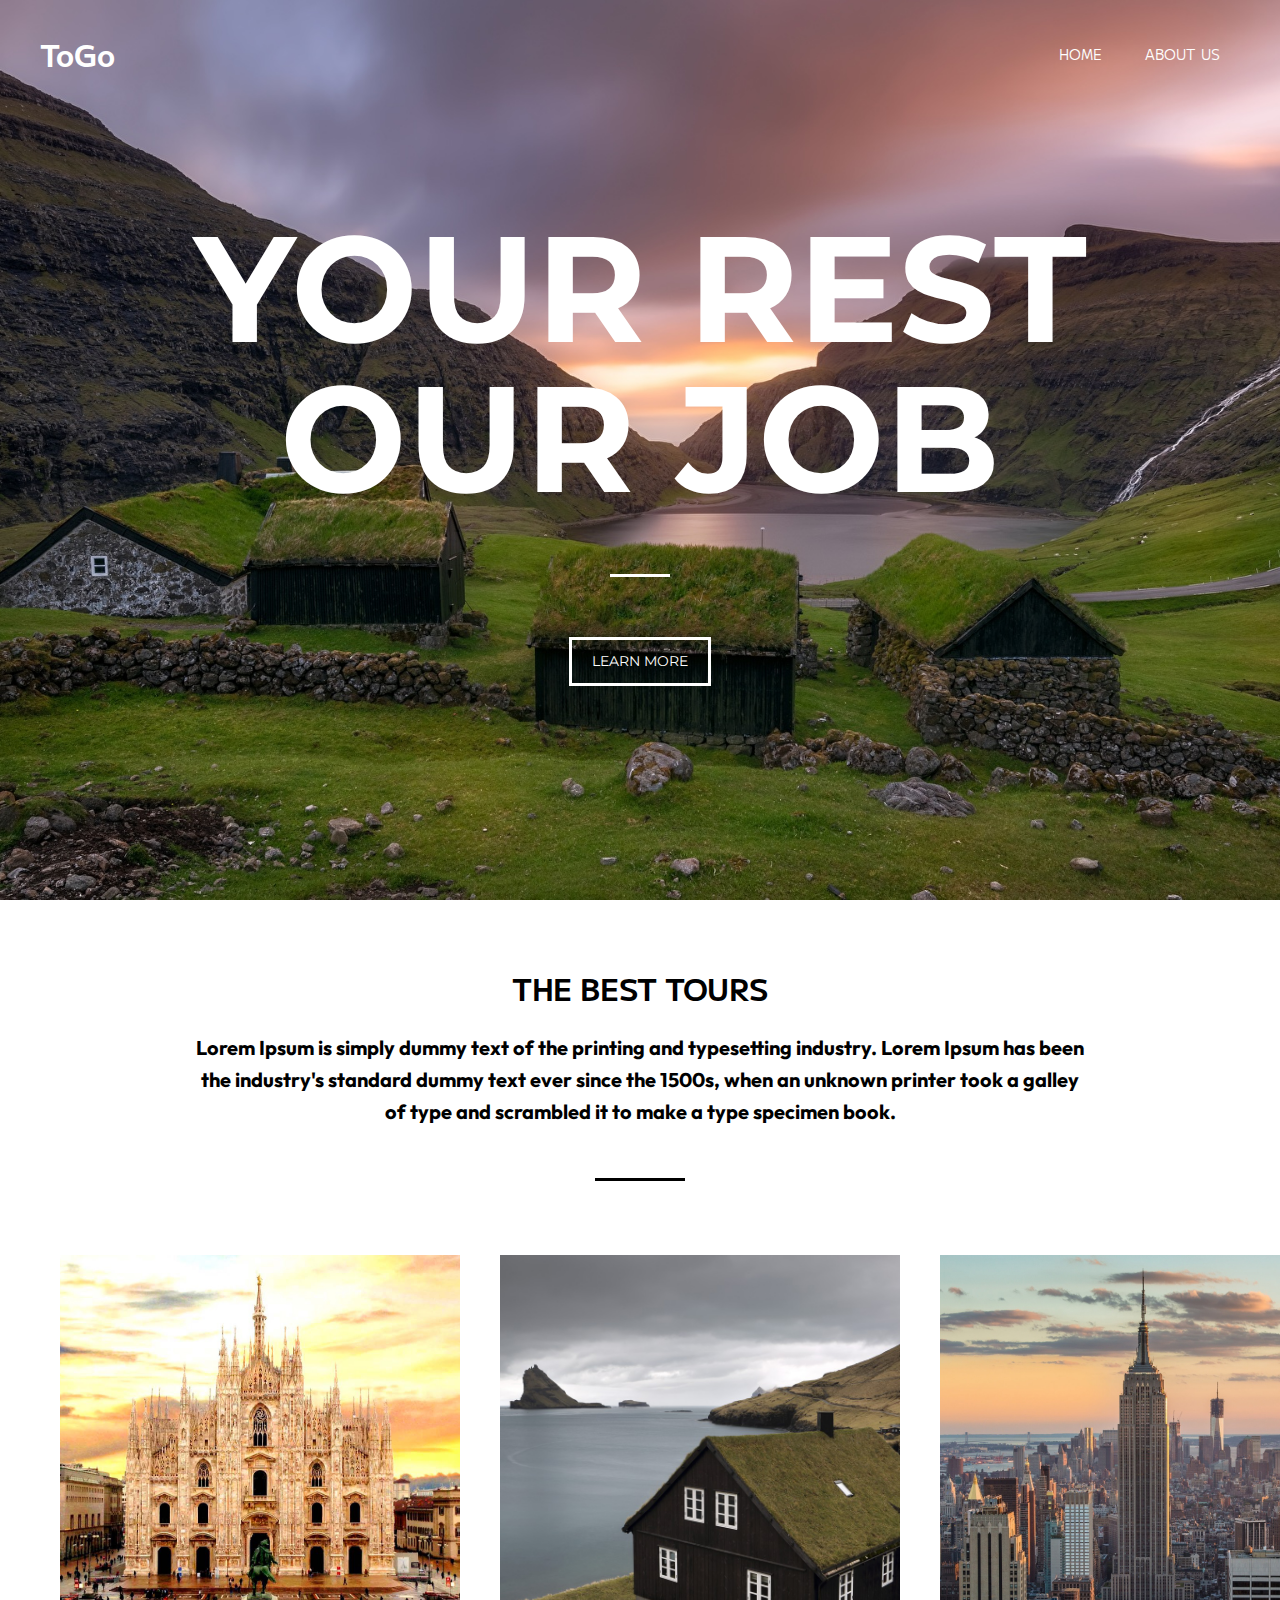
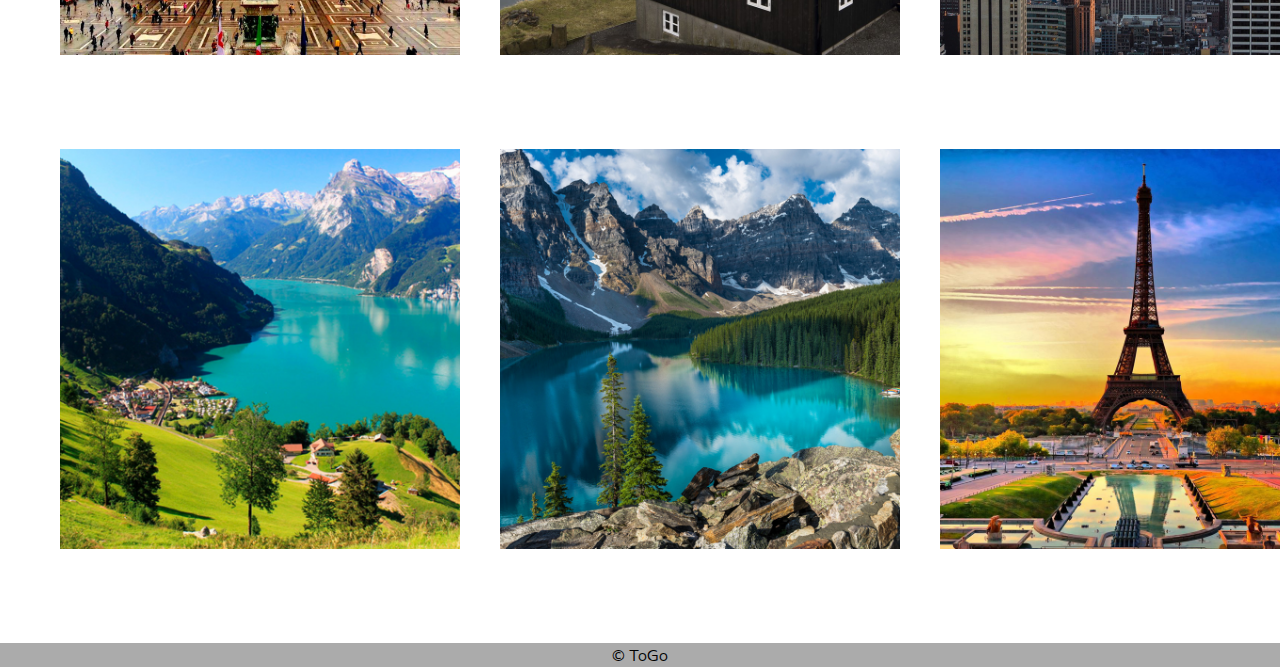
==== index.html @ c7a03f3c "Commit 1" ====
<!DOCTYPE html>
<html lang="en">
<head>
        <meta charset="UTF-8">
        <meta name="keywords" content="travel,togo,relax,tour">
        <meta name ="viewport" content="width=device-width">
        <title>ToGo</title>
        <link rel="stylesheet" href="CSS/style.css">
        <link rel="preconnect" href="https://fonts.googleapis.com">
        <link rel="preconnect" href="https://fonts.gstatic.com" crossorigin>
        <link href="https://fonts.googleapis.com/css2?family=M+PLUS+2:wght@900&display=swap" rel="stylesheet">
    
        <link rel="preconnect" href="https://fonts.googleapis.com">
        <link rel="preconnect" href="https://fonts.gstatic.com" crossorigin>
        <link href="https://fonts.googleapis.com/css2?family=M+PLUS+2:wght@900&family=Montserrat:wght@600&display=swap" rel="stylesheet">
        <link rel="preconnect" href="https://fonts.googleapis.com">
        <link rel="preconnect" href="https://fonts.gstatic.com" crossorigin>
        <link href="https://fonts.googleapis.com/css2?family=Outfit:wght@100&display=swap" rel="stylesheet">
</head>
<body>
    <header class="header">
        <div class="container">
            <div class="header_inner">
                <div class="header_logo"> 
                    <a class="header_s" href="index.html">
                        ToGo
                    </a> 
                </div>
                <nav class="nav">
                    <a class="nav_link" href="index.html">HOME</a>
                    <a class="nav_link" href="about%20us.html">ABOUT US</a>
                </nav>
            </div>
        </div>
    </header>
    
    
    <div class="intro">
        <div class="container">
            <div class="intro_inner">
                <h1 class="intro_title">your rest  our job</h1>
                <a class="btn" href="about%20us.html">Learn more</a>
            </div>
        </div>
    </div>
    
    
    <section class="section">
        <div class="container">
            <div class="section_header">
                <h1 class="section_title">the best tours</h1>
                    <div class="section_text">
                        <p>Lorem Ipsum is simply dummy text of the printing and typesetting industry. Lorem Ipsum has been the industry's standard dummy text ever since the 1500s, when an unknown printer took a galley of type and scrambled it to make a type specimen book. </p>
                </div>
                
            </div>
        </div>
    </section>
    
   <div class="photos">
           <div class="photo_1">
               <a class="nav_link" href="Italy.html">
                   <img src="images/photo_1.jpg" height="400">
                    <h1 class="name_1"> Italy </h1>
               </a>
                
           </div>
            <div class="photo_2">
                <a class="nav_link" href="faroe.html">
                    <img src="images/photo_2.jpg" height="400">
                    <h1 class="name_1"> Faroe islands </h1>
                </a>
            </div>
            <div class="photo_3">
                <a class="nav_link" href="usa.html">
                    <img src="images/Photo_3.jpg" height="400">
                    <h1 class="name_1"> USA </h1>
                </a>
            </div>
    </div>
    
    
    <div class = "photos">
        <div class = "photo_4">
            <a class = "nav_link" href = "sweden.html">
                <img src = "images/Sweden.png" height="400">
                <h1 class="name_1"> Sweden </h1>
            </a>
        </div>
        
        <div class = "photo_5">
            <a class = "nav_link" href = "canada.html">
                <img src = "images/Canada.png" height="400">
                <h1 class="name_1"> Canada </h1>
            </a>
        </div>
        <div class = "photo_6">
            <a class = "nav_link" href = "france.html">
                <img src = "images/France.png" height="400">
                <h1 class="name_1"> France </h1>
            </a>
        </div>
    </div>
    
    
    <footer class="foter">
        © ToGo
    </footer>
    
</body>

</html>
---- CSS/style.css ----
/*                                           */
body{
    margin: 0;
    font-family: 'M PLUS 2', sans-serif;
    font-size: 15px;
    line-height: 1.6;
    /*max-width: 1920px;*/
}
/*Conteiner*/
.container{
    width: 100%;
    max-width: 1200px;
    margin: 0 auto;
}
/*intro*/
.intro{
    display: flex;
    flex-direction: column;
    justify-content: center;
    
    width: 100%;
    height: 100vh;
    
    background: url("../images/1.jpg") center no-repeat;
    background-size:cover;
}
.intro_inner{
    width: 100%;
    max-width: 1000px; /*максимальна ширина*/
    margin: 0 auto; /*вирівнювання*/
    color: white;
    font-family: 'Montserrat', sans-serif;
    text-align: center;
}
.intro_title:after{
    content: "";
    display: block;
    width: 60px;
    height: 3px;
    margin: 60px auto;
    
    background-color: white;
}

.intro_title{
    font-size: 150px;/*розмір шрифту */
    font-weight: 700; /*жирність*/
    text-transform: uppercase;
    line-height: 1;
}

h1,h2,h3,h4,h5{
    margin: 0;
}
/*header*/
.header{
    width: 100%;
    padding-top: 30px;
    
    position: absolute;
    top: 0;
    left: 0;
    right: 0;
}
.header_logo{
    font-size: 30px;
    font-weight: 700;
    
    color: #fff;
    
}
.header_s{
    text-decoration: none;
    color: white;
}

.header_inner{
    display: flex;
    justify-content: space-between;
    align-items: center;
}


/*nav*/
.nav{
    font-size: 14px;
    text-transform: uppercase;
}
.nav_link{
    display: inline-block;
    vertical-align: top;
    margin: 0 20px;
    position: relative;
    
    color: #fff;
    text-decoration: none;
    
    transition: color .2s linear;
   
}

.nav_link:after{
    content: "";
    display: block;
    width: 100%;
    height: 3px;
    
    
    background-color: #48560b;
    opacity: 0;
    
    position: absolute;
    top: 100%;
    left: 0;
    z-index: 1;
    
    transition: opacity 0.2s linear;
}
.nav_link:hover {
    color: #48560b;
}
.nav_link:hover:after {
    opacity: 1;
}

/*button*/
.btn{
    display: inline-block;
    vertical-align:top;
    padding: 10px 20px;
    
    border: 3px solid #fff;
    
    font-family: 'Montserrat', sans-serif;
    font-size: 14px;
    font-weight: 700px; 
    color: white;
    text-transform: uppercase;
    text-decoration: none; /*забираємо підкреслення*/
   
    transition: background 0.2s linear, color 0.2s linear;
}

.btn:hover{
    background-color: white;
    color: #48560b;
}

/**************************page 1******************************************/
.section{
    padding: 24px;
    font-weight: 700;
}
.section_header{
    width: 100%;
    max-width: 900px;
    margin: 0 auto 40px;
    
    text-align: center;
}
.section_title{
    margin-top: 40px;
    font-size: 30px;
    
    text-align: center;
    
    color: black;
    text-transform: uppercase;
}
/*text*/
.section_text{
    font-family: 'Outfit', sans-serif;
    font-weight: bold;
    font-size: 20px;
}
.section_text:after{
    content: "";
    display: block;
    width: 90px;
    height: 3px;
    margin: 50px auto;
    
    background-color: black;
}

/*photos*/
.photos{
    display: flex;
    width: auto;
    justify-content: space-between;
    margin: 0 40px 40px;
}
/**/
@media (max-width:1080px){
    .photos{
        max-width: 1080px;
    }
}

/*names of photos*/
.name_1{
    text-align: center;
}
.foter{
    text-align: center;
    background-color: rgba(0, 0, 0, 0.33);
}
/************************pages with counties***********************************/
/*review*/
.titleI{
    margin: 0 auto;
    color: white;
    font-size: 20px;
    text-transform: uppercase;
    
}
/*lust 2*/
.nameI{
    margin: 0 auto;
    color: black;
    font-size: 20px;
    text-transform: uppercase;
    
    margin: 20px auto;
    text-align: center;
}
.nameI:after{
    content: "";
    display: block;
    width: 90px;
    height: 3px;
    margin: 20px auto;
    
    background-color: black;
}

/*text */
.textI{
    margin: 5px auto;
    width: 100%;
    max-width: 1000px;
    text-align: center;
    
    font-family: 'Outfit', sans-serif;
    font-weight: bold;
    font-size: 20px;
}

/***************************page faroe*************************************/
.introF{
    display: flex;
    flex-direction: column;
    justify-content: center;
    
    width: 100%;
    height: 100vh;
    
    background: url("../images/page%202.jpg") center no-repeat;
    background-size:cover;
}
.information_F{
    display: flex;
    flex-direction: column;
    justify-content: center;
    
    width: 100%;
    height: 100vh;
    
    background: url("../images/back%20for%20faroe.jpg") center no-repeat;
    background-size:cover;
}

/*************************page italy***************************************/
.introI{
    display: flex;
    flex-direction: column;
    justify-content: center;
    
    width: 100%;
    height: 100vh;
    
    background: url("../images/page%20italy.jpg") center no-repeat;
    background-size:cover;
}
.information_I{
    display: flex;
    flex-direction: column;
    justify-content: center;
    
    width: 100%;
    height: 100vh;
    
    background: url("../images/back%20for%20ITALY.jpg") center no-repeat;
    background-size:cover;
}

/******************************page usa********************************/
.introU{
    display: flex;
    flex-direction: column;
    justify-content: center;
    
    width: 100%;
    height: 100vh;
    
    background: url("../images/page%20USA.jpg") center no-repeat;
    background-size:cover;
}
.information_U{
    display: flex;
    flex-direction: column;
    justify-content: center;
    
    width: 100%;
    height: 100vh;
    
    background: url("../images/Back%20for%20USA.jpg") center no-repeat;
    background-size:cover;
}

/*************************page sweden*************************************/
.introS{
    display: flex;
    flex-direction: column;
    justify-content: center;
    
    width: 100%;
    height: 100vh;
    
    background: url("../images/back1_sweden.jpg.png") center no-repeat;
    background-size:cover;
}
.information_S{
    display: flex;
    flex-direction: column;
    justify-content: center;
    
    width: 100%;
    height: 100vh;
    
    background: url("../images/back2_sweden.jpg") center no-repeat;
    background-size:cover;
}

/************************************page canada****************************/
.introC{
    display: flex;
    flex-direction: column;
    justify-content: center;
    
    width: 100%;
    height: 100vh;
    
    background: url("../images/back1_canada.jpg") center no-repeat;
    background-size:cover;
}
.information_C{
    display: flex;
    flex-direction: column;
    justify-content: center;
    
    width: 100%;
    height: 100vh;
    
    background: url("../images/back2_canada.jpg") center no-repeat;
    background-size:cover;
}
.nameC{
    margin: 0 auto;
    color: white;
    font-size: 20px;
    text-transform: uppercase;
    
    margin: 20px auto;
    text-align: center;
}
/*.nameC:after{
    content: "";
    display: block;
    width: 90px;
    height: 3px;
    margin: 20px auto;
    
    background-color: white;
}*/

/********************************page france*****************/
.introFr{
    display: flex;
    flex-direction: column;
    justify-content: center;
    
    width: 100%;
    height: 100vh;
    
    background: url("../images/back1_france.jpg") center no-repeat;
    background-size:cover;
}
.information_Fr{
    display: flex;
    flex-direction: column;
    justify-content: center;
    
    width: 100%;
    height: 100vh;
    
    background: url("../images/back2_france.jpg") center no-repeat;
    background-size:cover;
}
/*таблиця*/
table {
    font-size: 14px;
    
    max-width: 90%;
    width: 90%;
    border-collapse: collapse; /*забирає відстань між клітинками*/
    text-align: center; /*центрує вміст*/
    margin: 0 auto;/*віступ зверху*/ 
    
}
caption{/*заголовок таблиці*/
    caption-side:top; /*розміщення заголовку*/
    
    color:white;
    font-size: 14px;
} 
th { /*рядки*/
  /*font-weight: normal;*/
  color: #fff;
  border-bottom: 2px solid #333; /*нижня грань*/
  padding: 10px 8px;
}
td { /*стовпці*/
  color: rgb(150, 150, 150); /*колір тексту*/
  padding: 9px 8px;
  transition: .1s linear;
}
tr:hover td {
  color: #fff;
}

.table_i{
    margin: 0 auto;
    max-width: 50%;
    width: 50%;
    background: rgba(0,0,0, 0.7);
    border-radius: 10px;
    
}

/*Тривалість*/
.duration{
    color: white;
    font-size: 14px;
    text-align: center;
    padding: 5px;
    
    margin: 20px auto 0;
}

/*блок музики*/
.label{
    color: white;
    font-size: 14px;
    text-align: center;
    margin: 0 auto 0;
}
.audio{ 
    display: flex;
    justify-content: center;
    margin: 0 auto 0;
    padding: 3px 2px;
}
.divider{
    margin: 40px auto 0;
    background: rgba(0,0,0, 0.7); 
    max-width: 21%;
    width: 21%;
    border-radius: 10px;
}
/**Order button**/
.OrderBtn{
    display: inline-block;
    vertical-align:top;
    padding: 10px 20px;
    margin: 20px auto 25px;
    display: flex;
    justify-content: center;
    
    border: 3px solid #fff;
    
    font-family: 'Montserrat', sans-serif;
    font-size: 14px;
    font-weight: 700px; 
    color: white;
    text-transform: uppercase;
    text-decoration: none; /*забираємо підкреслення*/
    
    width: 80px;
   
    transition: background 0.2s linear, color 0.2s linear, border 0.2s linear;
}

.OrderBtn:hover{
    background-color: #367b25;
    border: 3px solid #367b25;
    color: black;
}
/******************************page ABIUT US*************************/
.Inform{
    width: 100%;
    height: 100vh;
    
    display: flex;
    flex-direction: column;
    justify-content: center;
    
    background: url("../images/back%20for%20about.jpg") center no-repeat;
    background-size:cover;
}
.titlel{
    font-size: 14px;
    text-align: center;
    font-family: 'M PLUS 2', sans-serif;
    text-transform: uppercase;
}
.Block{
    padding: 5px;
    font-family: 'Outfit', sans-serif;
    font-weight: bold;
    font-size: 20px;
    
    margin: 0 auto 20px;
    background: rgba(255, 255, 255, 0.45); 
    max-width: 50%;
    width: 50%;
    border-radius: 10px;
}
.contact{
    display: flex;
    justify-content: center;
    margin: 0 auto 5px;
}
/*lust 2 about us*/
.backG{
    width: 100%;
    height: 100vh;
    
    display: flex;
    flex-direction: column;
    justify-content: center;
    
    background: url("../images/back_about.png") center no-repeat;
    
    background-size:cover;
}
.title_video{
    margin-top: 40px;
    font-size: 15px;
    
    text-align: center;
    
    color: black;
    text-transform: uppercase;
}
.title_video:after{
    content: "";
    display: block;
    width: 90px;
    height: 3px;
    margin: 50px auto;
    
    background-color: black;
}

.Video{
    display: flex;
    justify-content: center;
    margin: 0 auto 40px;
    
}
/******************************Order page*********************************/
.OrderForm{
    
    display: flex;
    flex-direction: column;
    justify-content: center;
    
    width: 100%;
    /*height: 165vh;*/
    background: url("../images/forOrder.jpg") center no-repeat;
    /*background-size:cover;*/
}

.form{
    
   /*display: flex;
    flex-direction: column;
    justify-content: center;*/
    margin: 80px auto 0;
}

/*.OrderBtnCancel{
    display: inline-block;
    vertical-align:top;
    padding: 10px 20px;
    margin: 0 auto 0;
    display: flex;
    justify-content: center;
    
    border: 3px solid #fff;
    
    font-family: 'Montserrat', sans-serif;
    font-size: 14px;
    font-weight: 700px; 
    color: white;
    text-transform: uppercase;
    text-decoration: none; /*забираємо підкреслення
    
    width: 80px;
    
    transition: background 0.2s linear, color 0.2s linear, border 0.2s linear;
}

.OrderBtnCancel:hover{
    background-color: #eb8a8a;
    border: 3px solid #eb8a8a;
    color: black;
}*/
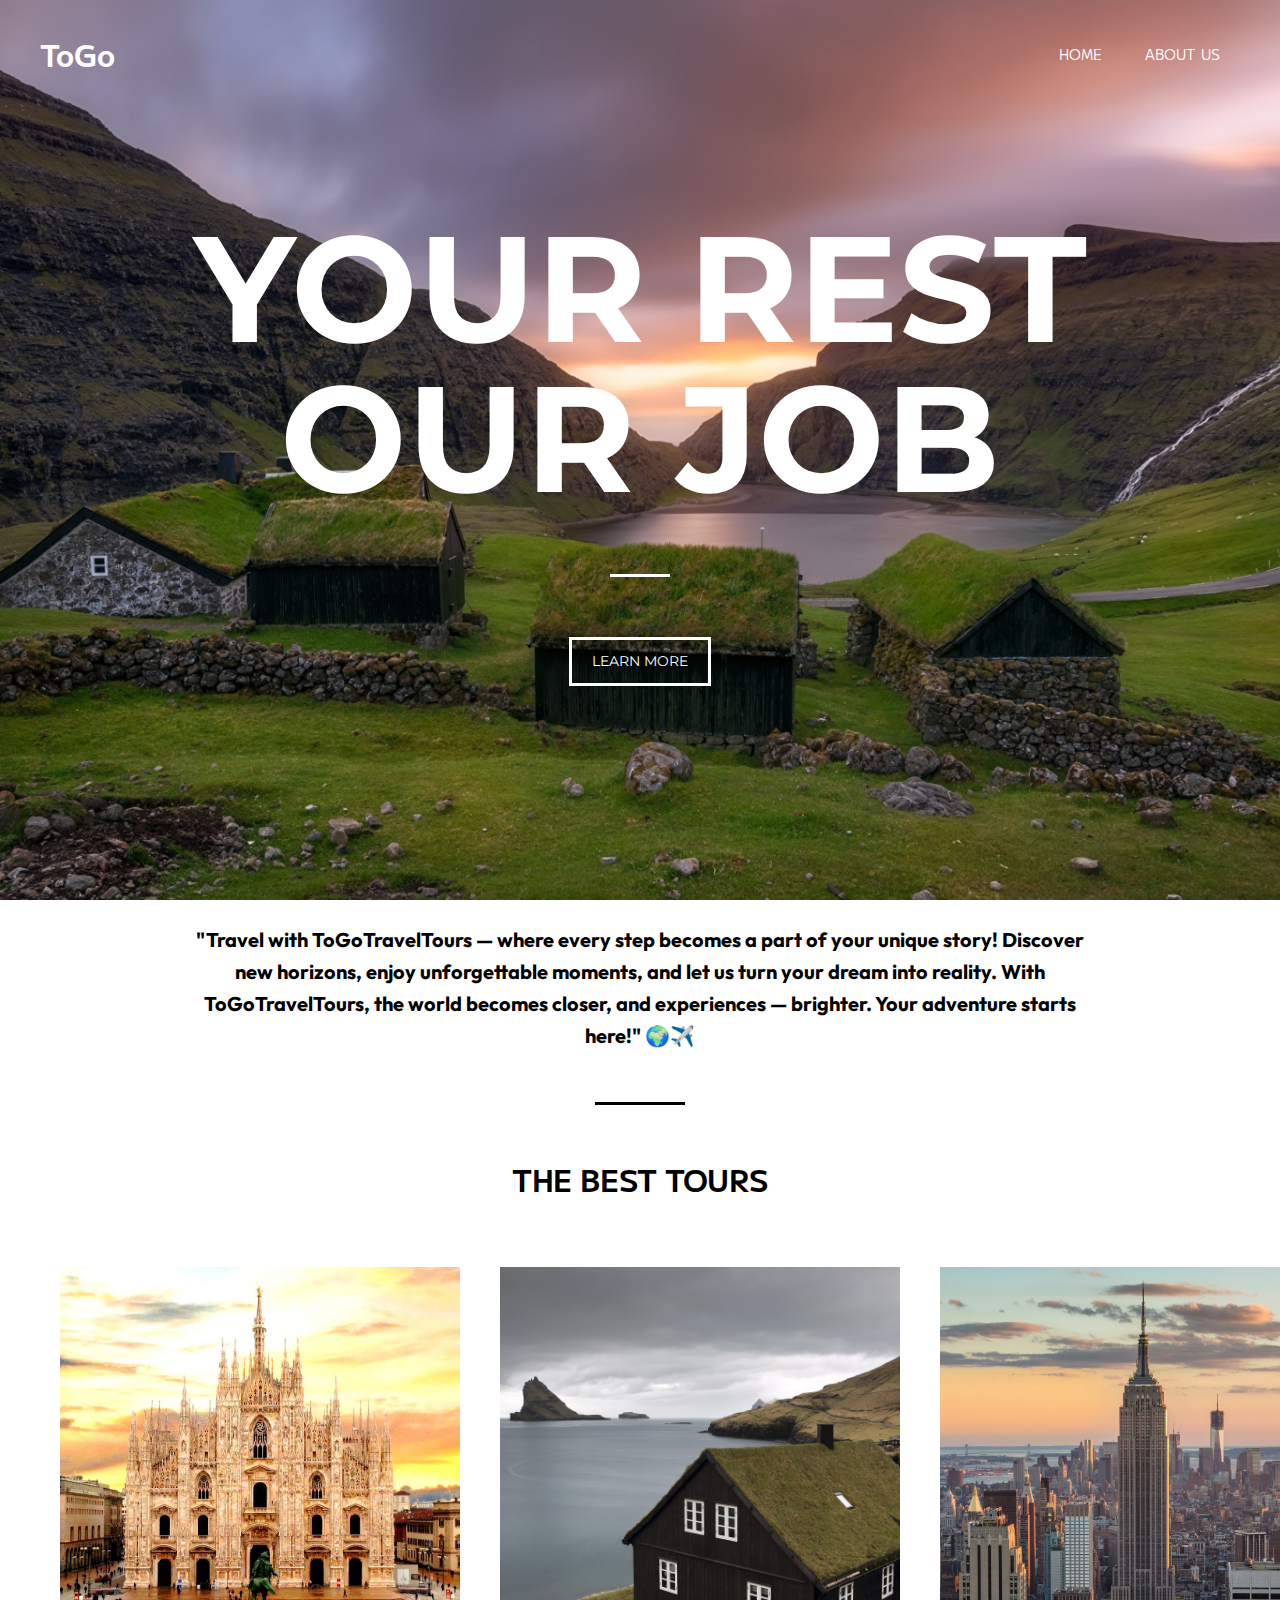
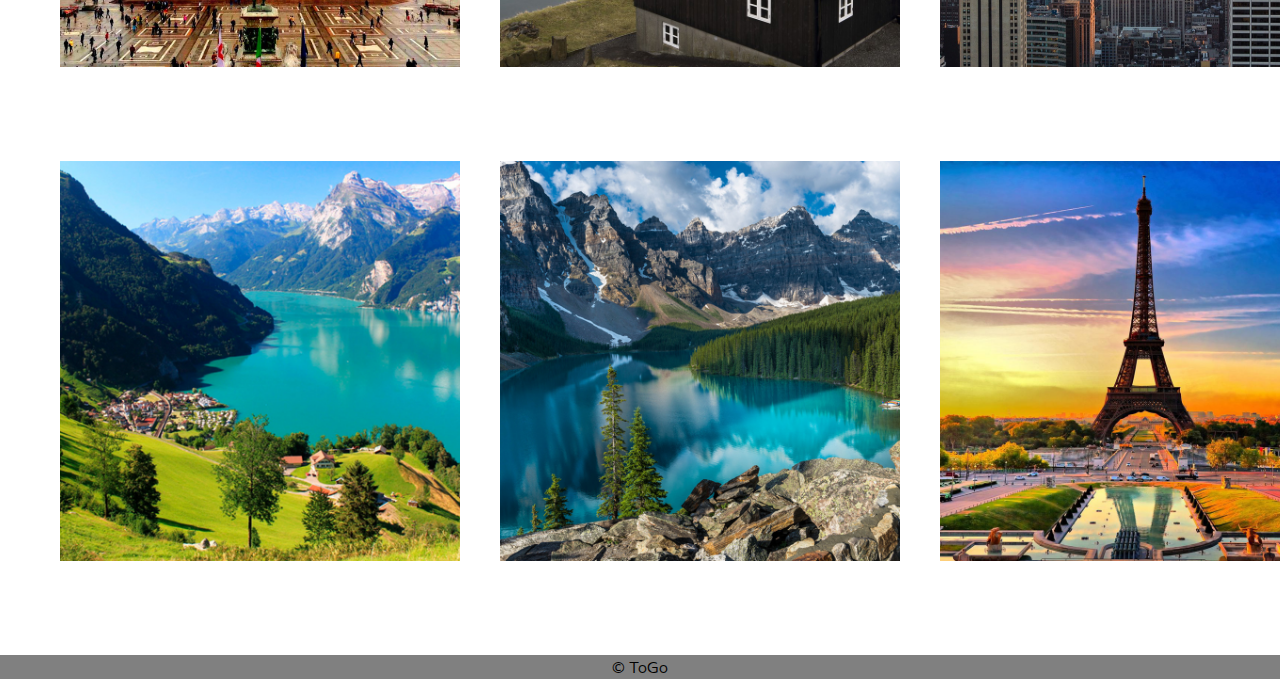
==== commit 17001fce: "commit" ====
--- a/index.html
+++ b/index.html
@@ -9,7 +9,7 @@
         <link rel="preconnect" href="https://fonts.googleapis.com">
         <link rel="preconnect" href="https://fonts.gstatic.com" crossorigin>
         <link href="https://fonts.googleapis.com/css2?family=M+PLUS+2:wght@900&display=swap" rel="stylesheet">
-    
+
         <link rel="preconnect" href="https://fonts.googleapis.com">
         <link rel="preconnect" href="https://fonts.gstatic.com" crossorigin>
         <link href="https://fonts.googleapis.com/css2?family=M+PLUS+2:wght@900&family=Montserrat:wght@600&display=swap" rel="stylesheet">
@@ -21,10 +21,10 @@
     <header class="header">
         <div class="container">
             <div class="header_inner">
-                <div class="header_logo"> 
+                <div class="header_logo">
                     <a class="header_s" href="index.html">
                         ToGo
-                    </a> 
+                    </a>
                 </div>
                 <nav class="nav">
                     <a class="nav_link" href="index.html">HOME</a>
@@ -33,8 +33,8 @@
             </div>
         </div>
     </header>
-    
-    
+
+
     <div class="intro">
         <div class="container">
             <div class="intro_inner">
@@ -43,27 +43,27 @@
             </div>
         </div>
     </div>
-    
-    
+
+
     <section class="section">
         <div class="container">
             <div class="section_header">
-                <h1 class="section_title">the best tours</h1>
-                    <div class="section_text">
-                        <p>Lorem Ipsum is simply dummy text of the printing and typesetting industry. Lorem Ipsum has been the industry's standard dummy text ever since the 1500s, when an unknown printer took a galley of type and scrambled it to make a type specimen book. </p>
+                <h1 class="section_text">"Travel with ToGoTravelTours — where every step becomes a part of your unique story! Discover new horizons, enjoy unforgettable moments, and let us turn your dream into reality. With ToGoTravelTours, the world becomes closer, and experiences — brighter. Your adventure starts here!" 🌍✈️</h1>
+                    <div class="section_title">
+                        <p>the best tours</p>
                 </div>
-                
+
             </div>
         </div>
     </section>
-    
+
    <div class="photos">
            <div class="photo_1">
                <a class="nav_link" href="Italy.html">
                    <img src="images/photo_1.jpg" height="400">
                     <h1 class="name_1"> Italy </h1>
                </a>
-                
+
            </div>
             <div class="photo_2">
                 <a class="nav_link" href="faroe.html">
@@ -78,8 +78,8 @@
                 </a>
             </div>
     </div>
-    
-    
+
+
     <div class = "photos">
         <div class = "photo_4">
             <a class = "nav_link" href = "sweden.html">
@@ -87,7 +87,7 @@
                 <h1 class="name_1"> Sweden </h1>
             </a>
         </div>
-        
+
         <div class = "photo_5">
             <a class = "nav_link" href = "canada.html">
                 <img src = "images/Canada.png" height="400">
@@ -101,12 +101,12 @@
             </a>
         </div>
     </div>
-    
-    
-    <footer class="foter">
+
+
+    <footer class="footer">
         © ToGo
     </footer>
-    
+
 </body>
 
 </html>--- a/CSS/style.css
+++ b/CSS/style.css
@@ -4,7 +4,7 @@
     font-family: 'M PLUS 2', sans-serif;
     font-size: 15px;
     line-height: 1.6;
-    /*max-width: 1920px;*/
+    max-width: 1920px;
 }
 /*Conteiner*/
 .container{
@@ -17,16 +17,17 @@
     display: flex;
     flex-direction: column;
     justify-content: center;
-    
-    width: 100%;
-    height: 100vh;
-    
+
+    width: 100%;
+    height: 100vh;
+
     background: url("../images/1.jpg") center no-repeat;
     background-size:cover;
 }
 .intro_inner{
     width: 100%;
     max-width: 1000px; /*максимальна ширина*/
+    min-width: 320px;
     margin: 0 auto; /*вирівнювання*/
     color: white;
     font-family: 'Montserrat', sans-serif;
@@ -38,7 +39,7 @@
     width: 60px;
     height: 3px;
     margin: 60px auto;
-    
+
     background-color: white;
 }
 
@@ -56,7 +57,7 @@
 .header{
     width: 100%;
     padding-top: 30px;
-    
+
     position: absolute;
     top: 0;
     left: 0;
@@ -65,9 +66,9 @@
 .header_logo{
     font-size: 30px;
     font-weight: 700;
-    
+
     color: #fff;
-    
+
 }
 .header_s{
     text-decoration: none;
@@ -91,12 +92,12 @@
     vertical-align: top;
     margin: 0 20px;
     position: relative;
-    
+
     color: #fff;
     text-decoration: none;
-    
+
     transition: color .2s linear;
-   
+
 }
 
 .nav_link:after{
@@ -104,16 +105,16 @@
     display: block;
     width: 100%;
     height: 3px;
-    
-    
+
+
     background-color: #48560b;
     opacity: 0;
-    
+
     position: absolute;
     top: 100%;
     left: 0;
     z-index: 1;
-    
+
     transition: opacity 0.2s linear;
 }
 .nav_link:hover {
@@ -128,16 +129,16 @@
     display: inline-block;
     vertical-align:top;
     padding: 10px 20px;
-    
+
     border: 3px solid #fff;
-    
+
     font-family: 'Montserrat', sans-serif;
     font-size: 14px;
-    font-weight: 700px; 
+    font-weight: 700px;
     color: white;
     text-transform: uppercase;
     text-decoration: none; /*забираємо підкреслення*/
-   
+
     transition: background 0.2s linear, color 0.2s linear;
 }
 
@@ -155,15 +156,15 @@
     width: 100%;
     max-width: 900px;
     margin: 0 auto 40px;
-    
+
     text-align: center;
 }
 .section_title{
     margin-top: 40px;
     font-size: 30px;
-    
-    text-align: center;
-    
+
+    text-align: center;
+
     color: black;
     text-transform: uppercase;
 }
@@ -179,7 +180,7 @@
     width: 90px;
     height: 3px;
     margin: 50px auto;
-    
+
     background-color: black;
 }
 
@@ -201,7 +202,7 @@
 .name_1{
     text-align: center;
 }
-.foter{
+.footer{
     text-align: center;
     background-color: rgba(0, 0, 0, 0.33);
 }
@@ -212,7 +213,7 @@
     color: white;
     font-size: 20px;
     text-transform: uppercase;
-    
+
 }
 /*lust 2*/
 .nameI{
@@ -220,7 +221,7 @@
     color: black;
     font-size: 20px;
     text-transform: uppercase;
-    
+
     margin: 20px auto;
     text-align: center;
 }
@@ -230,7 +231,7 @@
     width: 90px;
     height: 3px;
     margin: 20px auto;
-    
+
     background-color: black;
 }
 
@@ -239,8 +240,9 @@
     margin: 5px auto;
     width: 100%;
     max-width: 1000px;
-    text-align: center;
-    
+    min-width: 320px;
+    text-align: center;
+
     font-family: 'Outfit', sans-serif;
     font-weight: bold;
     font-size: 20px;
@@ -251,10 +253,10 @@
     display: flex;
     flex-direction: column;
     justify-content: center;
-    
-    width: 100%;
-    height: 100vh;
-    
+
+    width: 100%;
+    height: 100vh;
+
     background: url("../images/page%202.jpg") center no-repeat;
     background-size:cover;
 }
@@ -262,10 +264,10 @@
     display: flex;
     flex-direction: column;
     justify-content: center;
-    
-    width: 100%;
-    height: 100vh;
-    
+
+    width: 100%;
+    height: 100vh;
+
     background: url("../images/back%20for%20faroe.jpg") center no-repeat;
     background-size:cover;
 }
@@ -275,10 +277,10 @@
     display: flex;
     flex-direction: column;
     justify-content: center;
-    
-    width: 100%;
-    height: 100vh;
-    
+
+    width: 100%;
+    height: 100vh;
+
     background: url("../images/page%20italy.jpg") center no-repeat;
     background-size:cover;
 }
@@ -286,10 +288,10 @@
     display: flex;
     flex-direction: column;
     justify-content: center;
-    
-    width: 100%;
-    height: 100vh;
-    
+
+    width: 100%;
+    height: 100vh;
+
     background: url("../images/back%20for%20ITALY.jpg") center no-repeat;
     background-size:cover;
 }
@@ -299,10 +301,10 @@
     display: flex;
     flex-direction: column;
     justify-content: center;
-    
-    width: 100%;
-    height: 100vh;
-    
+
+    width: 100%;
+    height: 100vh;
+
     background: url("../images/page%20USA.jpg") center no-repeat;
     background-size:cover;
 }
@@ -310,10 +312,10 @@
     display: flex;
     flex-direction: column;
     justify-content: center;
-    
-    width: 100%;
-    height: 100vh;
-    
+
+    width: 100%;
+    height: 100vh;
+
     background: url("../images/Back%20for%20USA.jpg") center no-repeat;
     background-size:cover;
 }
@@ -323,10 +325,10 @@
     display: flex;
     flex-direction: column;
     justify-content: center;
-    
-    width: 100%;
-    height: 100vh;
-    
+
+    width: 100%;
+    height: 100vh;
+
     background: url("../images/back1_sweden.jpg.png") center no-repeat;
     background-size:cover;
 }
@@ -334,10 +336,10 @@
     display: flex;
     flex-direction: column;
     justify-content: center;
-    
-    width: 100%;
-    height: 100vh;
-    
+
+    width: 100%;
+    height: 100vh;
+
     background: url("../images/back2_sweden.jpg") center no-repeat;
     background-size:cover;
 }
@@ -347,10 +349,10 @@
     display: flex;
     flex-direction: column;
     justify-content: center;
-    
-    width: 100%;
-    height: 100vh;
-    
+
+    width: 100%;
+    height: 100vh;
+
     background: url("../images/back1_canada.jpg") center no-repeat;
     background-size:cover;
 }
@@ -358,10 +360,10 @@
     display: flex;
     flex-direction: column;
     justify-content: center;
-    
-    width: 100%;
-    height: 100vh;
-    
+
+    width: 100%;
+    height: 100vh;
+
     background: url("../images/back2_canada.jpg") center no-repeat;
     background-size:cover;
 }
@@ -370,7 +372,7 @@
     color: white;
     font-size: 20px;
     text-transform: uppercase;
-    
+
     margin: 20px auto;
     text-align: center;
 }
@@ -380,7 +382,7 @@
     width: 90px;
     height: 3px;
     margin: 20px auto;
-    
+
     background-color: white;
 }*/
 
@@ -389,10 +391,10 @@
     display: flex;
     flex-direction: column;
     justify-content: center;
-    
-    width: 100%;
-    height: 100vh;
-    
+
+    width: 100%;
+    height: 100vh;
+
     background: url("../images/back1_france.jpg") center no-repeat;
     background-size:cover;
 }
@@ -400,30 +402,31 @@
     display: flex;
     flex-direction: column;
     justify-content: center;
-    
-    width: 100%;
-    height: 100vh;
-    
+
+    width: 100%;
+    height: 100vh;
+
     background: url("../images/back2_france.jpg") center no-repeat;
     background-size:cover;
 }
 /*таблиця*/
 table {
     font-size: 14px;
-    
+
     max-width: 90%;
+    min-width: 30%;
     width: 90%;
     border-collapse: collapse; /*забирає відстань між клітинками*/
     text-align: center; /*центрує вміст*/
-    margin: 0 auto;/*віступ зверху*/ 
-    
+    margin: 0 auto;/*віступ зверху*/
+
 }
 caption{/*заголовок таблиці*/
     caption-side:top; /*розміщення заголовку*/
-    
+
     color:white;
     font-size: 14px;
-} 
+}
 th { /*рядки*/
   /*font-weight: normal;*/
   color: #fff;
@@ -445,7 +448,7 @@
     width: 50%;
     background: rgba(0,0,0, 0.7);
     border-radius: 10px;
-    
+
 }
 
 /*Тривалість*/
@@ -454,7 +457,7 @@
     font-size: 14px;
     text-align: center;
     padding: 5px;
-    
+
     margin: 20px auto 0;
 }
 
@@ -465,7 +468,7 @@
     text-align: center;
     margin: 0 auto 0;
 }
-.audio{ 
+.audio{
     display: flex;
     justify-content: center;
     margin: 0 auto 0;
@@ -473,7 +476,7 @@
 }
 .divider{
     margin: 40px auto 0;
-    background: rgba(0,0,0, 0.7); 
+    background: rgba(0,0,0, 0.7);
     max-width: 21%;
     width: 21%;
     border-radius: 10px;
@@ -486,18 +489,18 @@
     margin: 20px auto 25px;
     display: flex;
     justify-content: center;
-    
+
     border: 3px solid #fff;
-    
+
     font-family: 'Montserrat', sans-serif;
     font-size: 14px;
-    font-weight: 700px; 
+    font-weight: 700px;
     color: white;
     text-transform: uppercase;
     text-decoration: none; /*забираємо підкреслення*/
-    
+
     width: 80px;
-   
+
     transition: background 0.2s linear, color 0.2s linear, border 0.2s linear;
 }
 
@@ -510,15 +513,15 @@
 .Inform{
     width: 100%;
     height: 100vh;
-    
-    display: flex;
-    flex-direction: column;
-    justify-content: center;
-    
+
+    display: flex;
+    flex-direction: column;
+    justify-content: center;
+
     background: url("../images/back%20for%20about.jpg") center no-repeat;
     background-size:cover;
 }
-.titlel{
+.title{
     font-size: 14px;
     text-align: center;
     font-family: 'M PLUS 2', sans-serif;
@@ -529,9 +532,9 @@
     font-family: 'Outfit', sans-serif;
     font-weight: bold;
     font-size: 20px;
-    
+
     margin: 0 auto 20px;
-    background: rgba(255, 255, 255, 0.45); 
+    background: rgba(255, 255, 255, 0.45);
     max-width: 50%;
     width: 50%;
     border-radius: 10px;
@@ -545,21 +548,21 @@
 .backG{
     width: 100%;
     height: 100vh;
-    
-    display: flex;
-    flex-direction: column;
-    justify-content: center;
-    
+
+    display: flex;
+    flex-direction: column;
+    justify-content: center;
+
     background: url("../images/back_about.png") center no-repeat;
-    
+
     background-size:cover;
 }
 .title_video{
     margin-top: 40px;
     font-size: 15px;
-    
-    text-align: center;
-    
+
+    text-align: center;
+
     color: black;
     text-transform: uppercase;
 }
@@ -569,7 +572,7 @@
     width: 90px;
     height: 3px;
     margin: 50px auto;
-    
+
     background-color: black;
 }
 
@@ -577,15 +580,15 @@
     display: flex;
     justify-content: center;
     margin: 0 auto 40px;
-    
+
 }
 /******************************Order page*********************************/
 .OrderForm{
-    
-    display: flex;
-    flex-direction: column;
-    justify-content: center;
-    
+
+    display: flex;
+    flex-direction: column;
+    justify-content: center;
+
     width: 100%;
     /*height: 165vh;*/
     background: url("../images/forOrder.jpg") center no-repeat;
@@ -593,7 +596,7 @@
 }
 
 .form{
-    
+
    /*display: flex;
     flex-direction: column;
     justify-content: center;*/
@@ -607,18 +610,18 @@
     margin: 0 auto 0;
     display: flex;
     justify-content: center;
-    
+
     border: 3px solid #fff;
-    
+
     font-family: 'Montserrat', sans-serif;
     font-size: 14px;
-    font-weight: 700px; 
+    font-weight: 700px;
     color: white;
     text-transform: uppercase;
     text-decoration: none; /*забираємо підкреслення
-    
+
     width: 80px;
-    
+
     transition: background 0.2s linear, color 0.2s linear, border 0.2s linear;
 }
 
@@ -628,3 +631,10 @@
     color: black;
 }*/
 
+.footer{
+    background-color: #808080;
+    color: black;
+    margin: 0 auto;
+    display: flex;
+    justify-content: center;
+}
